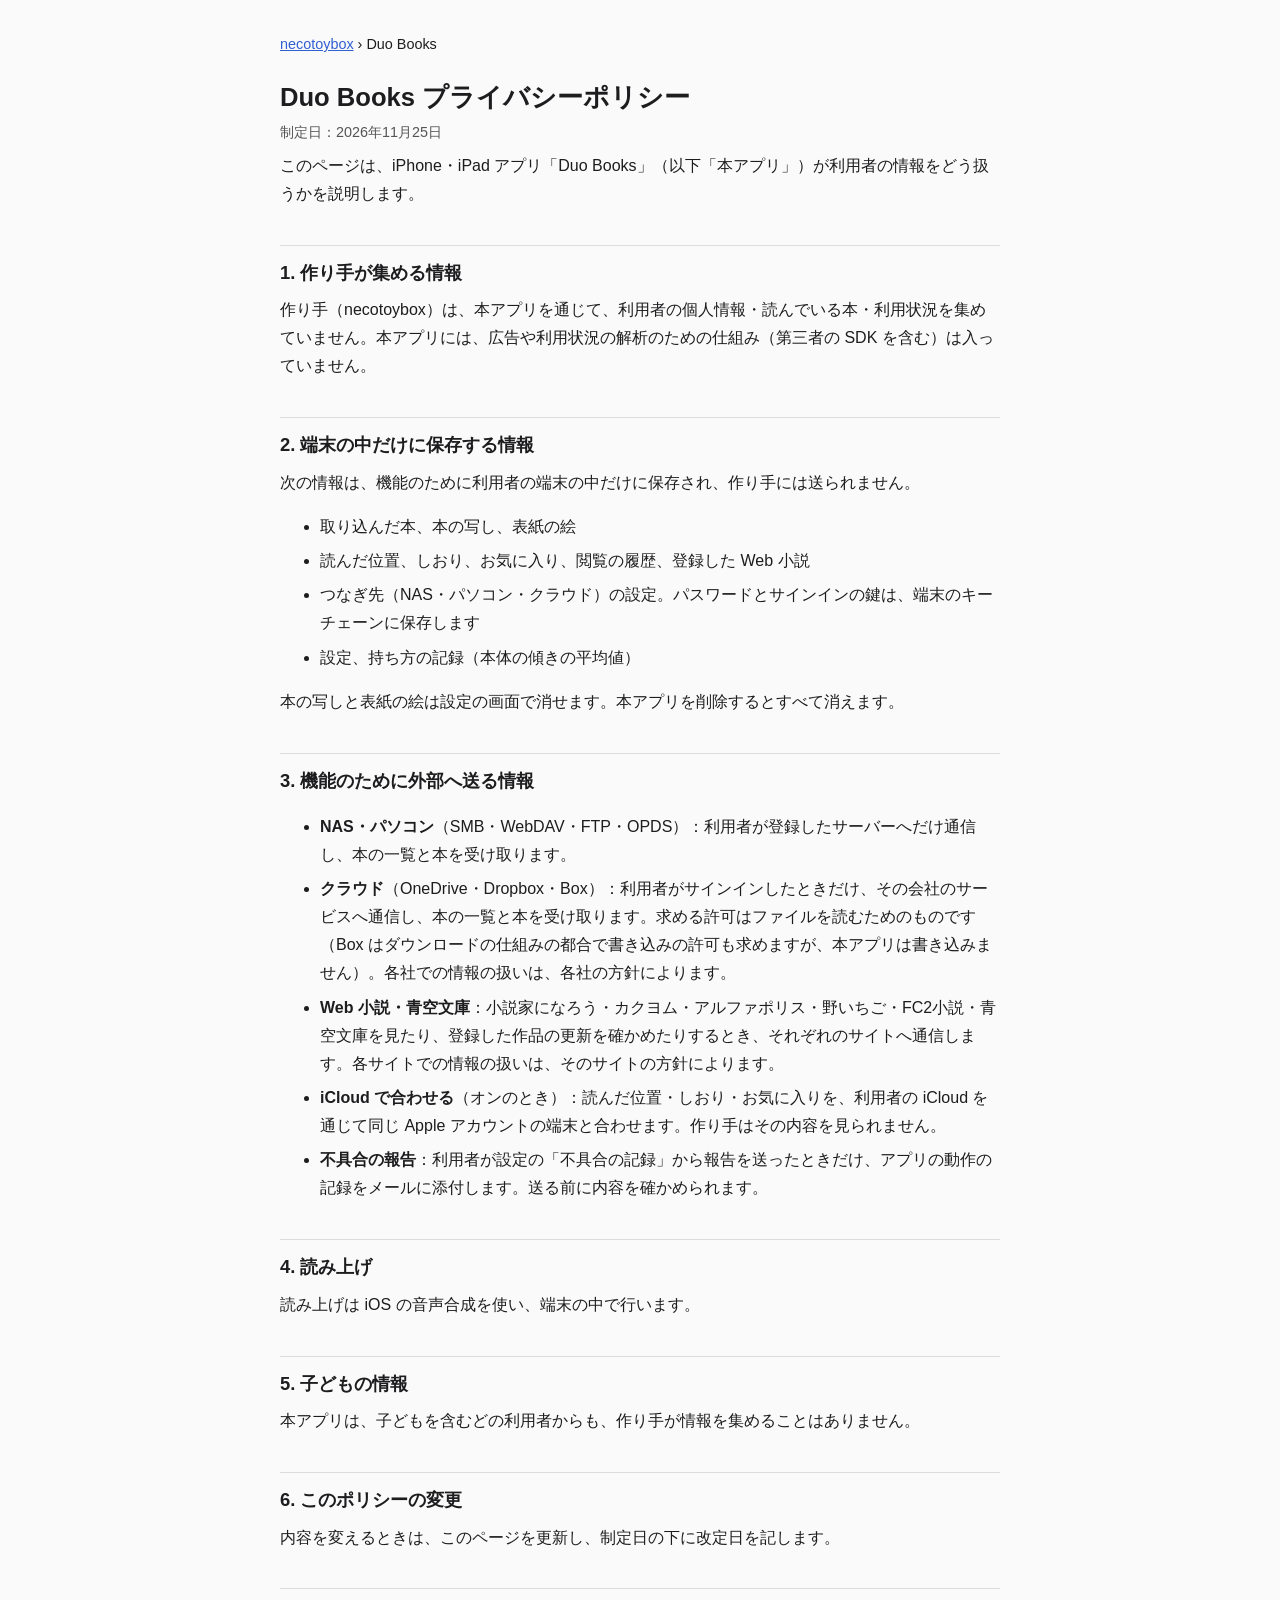
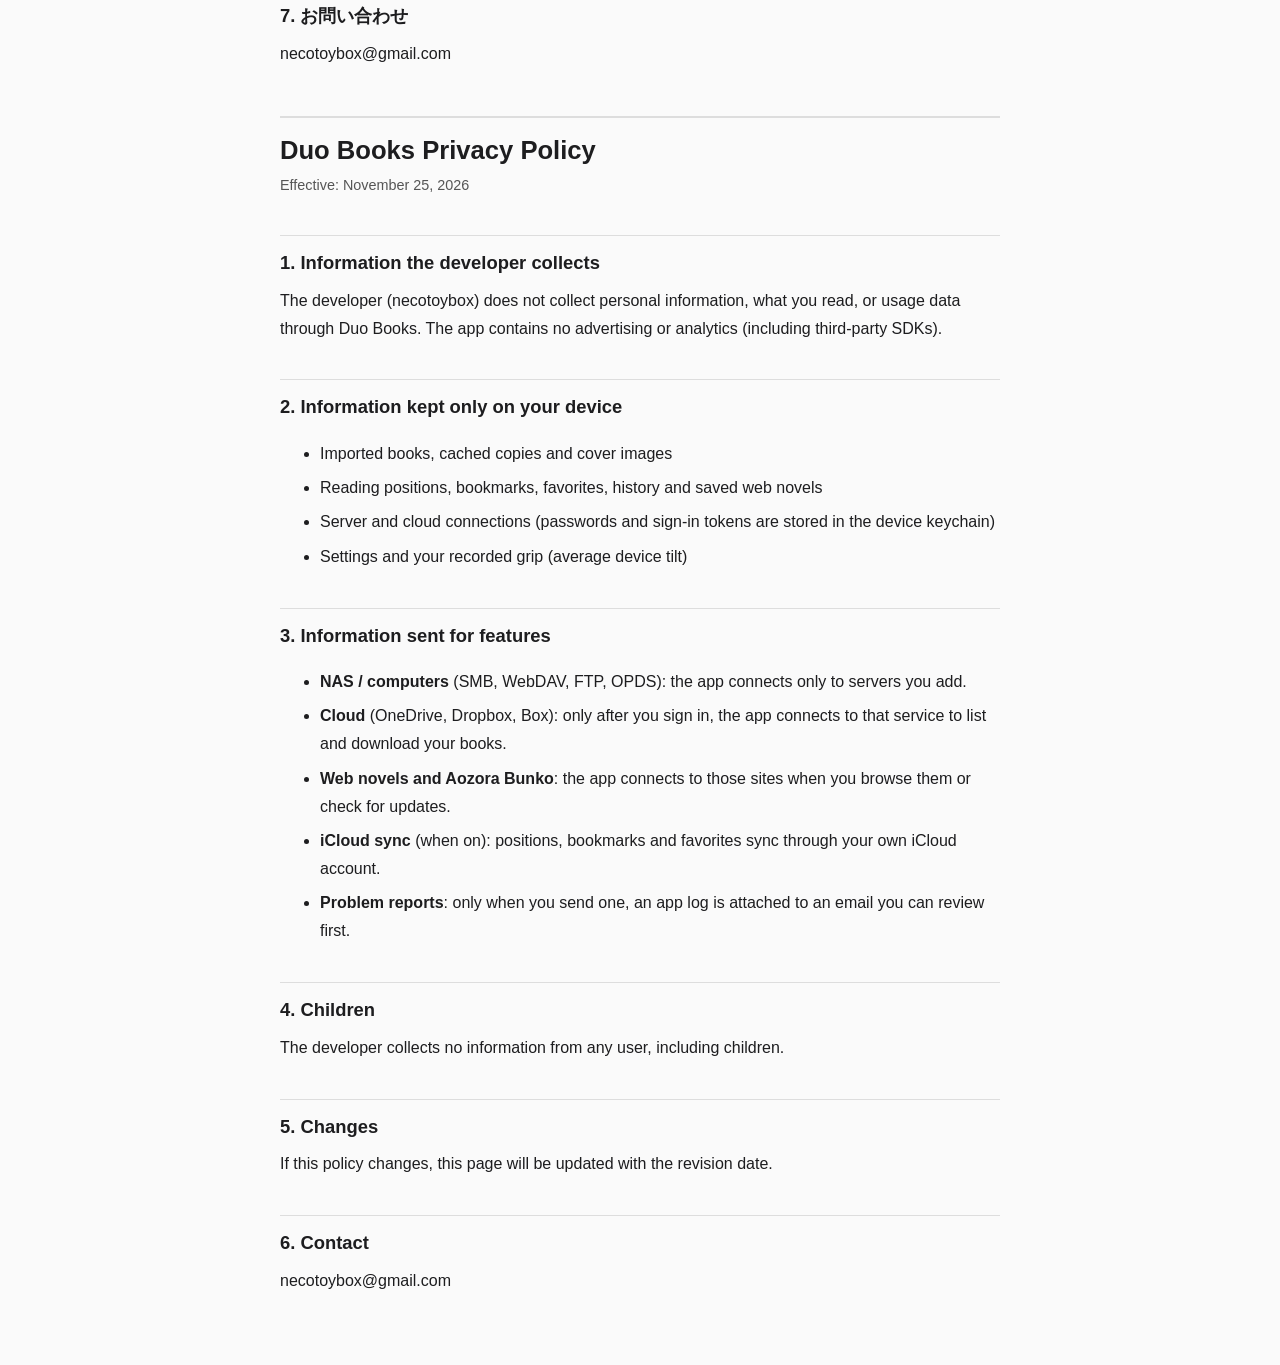
==== duo-books/privacy.html @ 444a7e52 "Add duo-books/privacy.html" ====
<!doctype html>
<html lang="ja"><head><meta charset="utf-8"><meta name="viewport" content="width=device-width,initial-scale=1">
<title>Duo Books プライバシーポリシー</title><link rel="stylesheet" href="../style.css"></head>
<body><main>
<nav><a href="../index.html">necotoybox</a> › Duo Books</nav>
<h1>Duo Books プライバシーポリシー</h1>
<p class="sub">制定日：2026年11月25日</p>

<p>このページは、iPhone・iPad アプリ「Duo Books」（以下「本アプリ」）が利用者の情報をどう扱うかを説明します。</p>

<h2>1. 作り手が集める情報</h2>
<p>作り手（necotoybox）は、本アプリを通じて、利用者の個人情報・読んでいる本・利用状況を集めていません。本アプリには、広告や利用状況の解析のための仕組み（第三者の SDK を含む）は入っていません。</p>

<h2>2. 端末の中だけに保存する情報</h2>
<p>次の情報は、機能のために利用者の端末の中だけに保存され、作り手には送られません。</p>
<ul>
<li>取り込んだ本、本の写し、表紙の絵</li>
<li>読んだ位置、しおり、お気に入り、閲覧の履歴、登録した Web 小説</li>
<li>つなぎ先（NAS・パソコン・クラウド）の設定。パスワードとサインインの鍵は、端末のキーチェーンに保存します</li>
<li>設定、持ち方の記録（本体の傾きの平均値）</li>
</ul>
<p>本の写しと表紙の絵は設定の画面で消せます。本アプリを削除するとすべて消えます。</p>

<h2>3. 機能のために外部へ送る情報</h2>
<ul>
<li><b>NAS・パソコン</b>（SMB・WebDAV・FTP・OPDS）：利用者が登録したサーバーへだけ通信し、本の一覧と本を受け取ります。</li>
<li><b>クラウド</b>（OneDrive・Dropbox・Box）：利用者がサインインしたときだけ、その会社のサービスへ通信し、本の一覧と本を受け取ります。求める許可はファイルを読むためのものです（Box はダウンロードの仕組みの都合で書き込みの許可も求めますが、本アプリは書き込みません）。各社での情報の扱いは、各社の方針によります。</li>
<li><b>Web 小説・青空文庫</b>：小説家になろう・カクヨム・アルファポリス・野いちご・FC2小説・青空文庫を見たり、登録した作品の更新を確かめたりするとき、それぞれのサイトへ通信します。各サイトでの情報の扱いは、そのサイトの方針によります。</li>
<li><b>iCloud で合わせる</b>（オンのとき）：読んだ位置・しおり・お気に入りを、利用者の iCloud を通じて同じ Apple アカウントの端末と合わせます。作り手はその内容を見られません。</li>
<li><b>不具合の報告</b>：利用者が設定の「不具合の記録」から報告を送ったときだけ、アプリの動作の記録をメールに添付します。送る前に内容を確かめられます。</li>
</ul>

<h2>4. 読み上げ</h2>
<p>読み上げは iOS の音声合成を使い、端末の中で行います。</p>

<h2>5. 子どもの情報</h2>
<p>本アプリは、子どもを含むどの利用者からも、作り手が情報を集めることはありません。</p>

<h2>6. このポリシーの変更</h2>
<p>内容を変えるときは、このページを更新し、制定日の下に改定日を記します。</p>

<h2>7. お問い合わせ</h2>
<p>necotoybox@gmail.com</p>

<div class="lang" lang="en">
<h1>Duo Books Privacy Policy</h1>
<p class="sub">Effective: November 25, 2026</p>
<h2>1. Information the developer collects</h2>
<p>The developer (necotoybox) does not collect personal information, what you read, or usage data through Duo Books. The app contains no advertising or analytics (including third-party SDKs).</p>
<h2>2. Information kept only on your device</h2>
<ul>
<li>Imported books, cached copies and cover images</li>
<li>Reading positions, bookmarks, favorites, history and saved web novels</li>
<li>Server and cloud connections (passwords and sign-in tokens are stored in the device keychain)</li>
<li>Settings and your recorded grip (average device tilt)</li>
</ul>
<h2>3. Information sent for features</h2>
<ul>
<li><b>NAS / computers</b> (SMB, WebDAV, FTP, OPDS): the app connects only to servers you add.</li>
<li><b>Cloud</b> (OneDrive, Dropbox, Box): only after you sign in, the app connects to that service to list and download your books.</li>
<li><b>Web novels and Aozora Bunko</b>: the app connects to those sites when you browse them or check for updates.</li>
<li><b>iCloud sync</b> (when on): positions, bookmarks and favorites sync through your own iCloud account.</li>
<li><b>Problem reports</b>: only when you send one, an app log is attached to an email you can review first.</li>
</ul>
<h2>4. Children</h2>
<p>The developer collects no information from any user, including children.</p>
<h2>5. Changes</h2>
<p>If this policy changes, this page will be updated with the revision date.</p>
<h2>6. Contact</h2>
<p>necotoybox@gmail.com</p>
</div>
</main></body></html>
---- style.css ----
:root{--fg:#1d1d1f;--sub:#555;--bg:#fafafa;--line:#ddd;--link:#2f5fd0}
@media (prefers-color-scheme:dark){:root{--fg:#eee;--sub:#aaa;--bg:#141414;--line:#333;--link:#8fb0ff}}
body{margin:0;background:var(--bg);color:var(--fg);font:16px/1.75 -apple-system,"Hiragino Sans","Noto Sans JP",sans-serif}
main{max-width:720px;margin:0 auto;padding:32px 20px 64px}
h1{font-size:1.6em;line-height:1.3;margin:0 0 4px}
h2{font-size:1.15em;margin:2em 0 .4em;padding-top:.6em;border-top:1px solid var(--line)}
p,li{margin:.4em 0}
.sub{color:var(--sub);font-size:.9em}
a{color:var(--link)}
nav{font-size:.9em;margin-bottom:24px}
.lang{margin-top:48px;padding-top:16px;border-top:2px solid var(--line)}
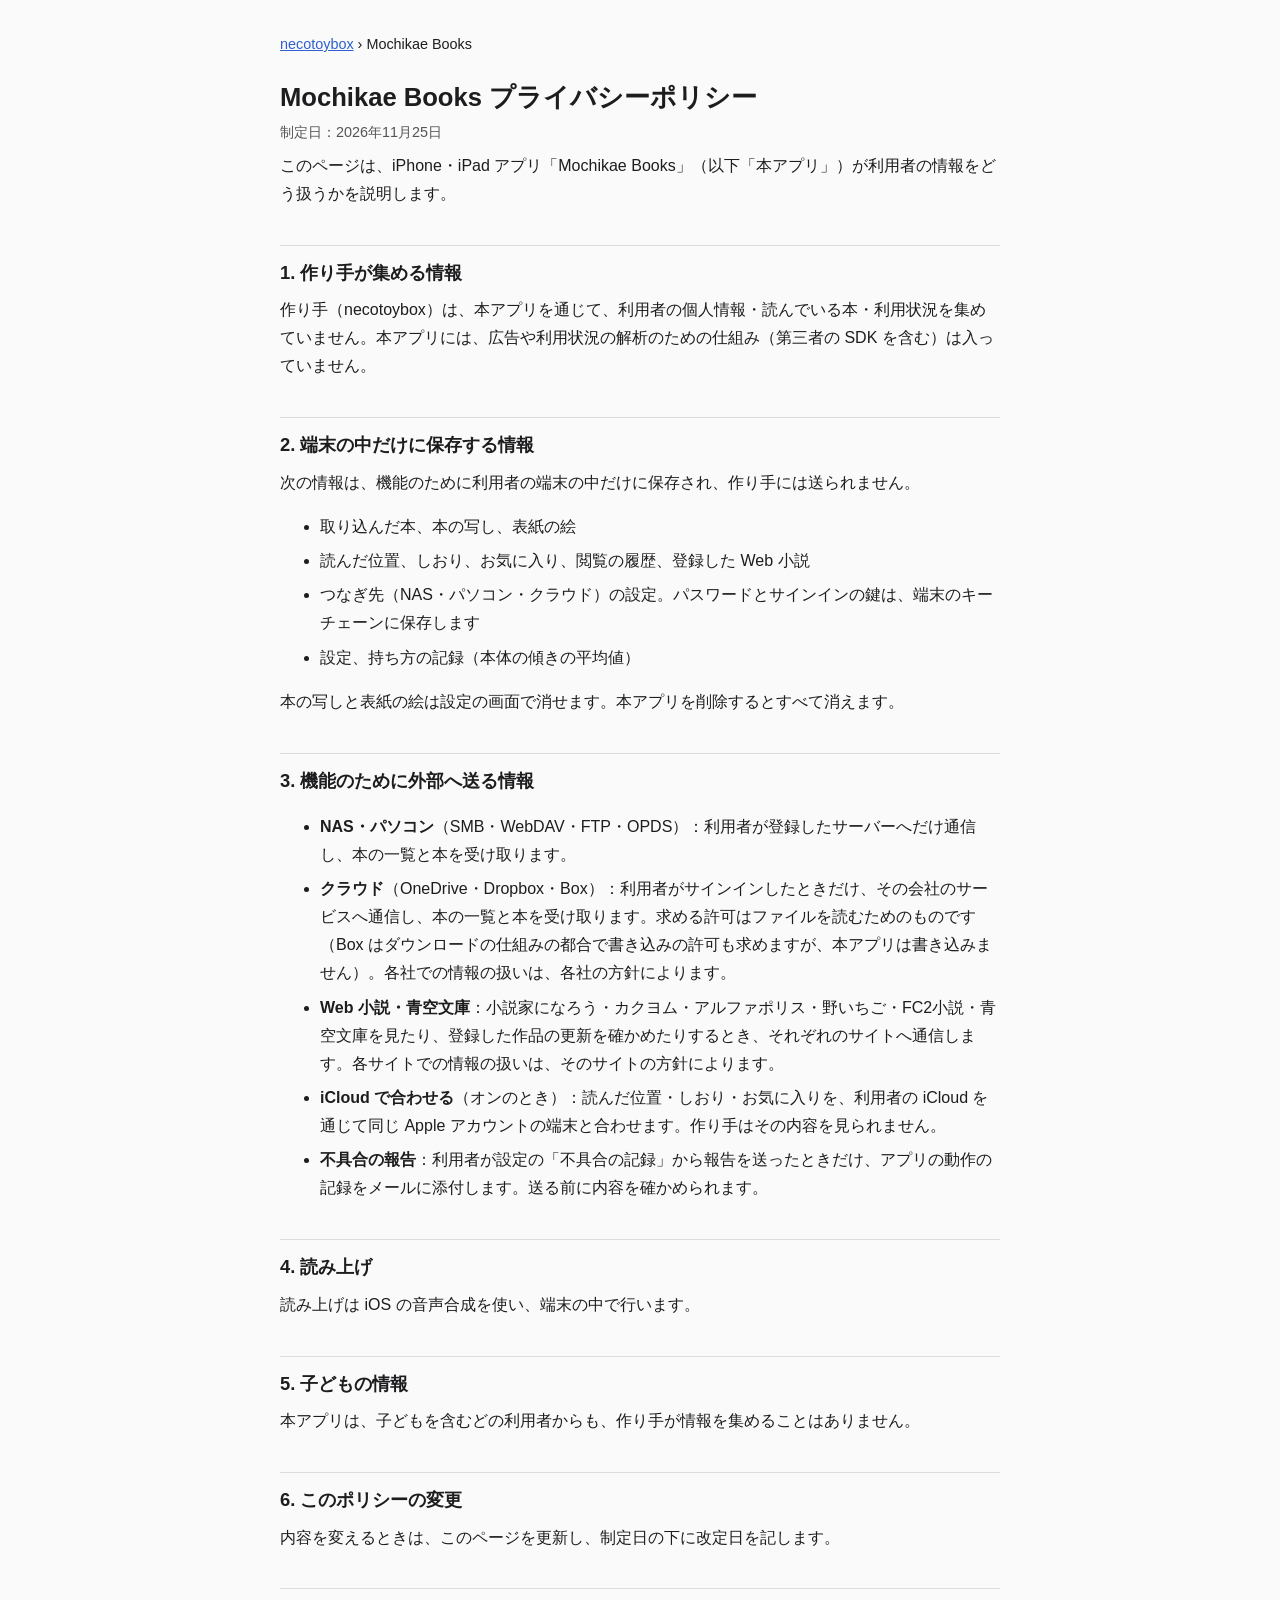
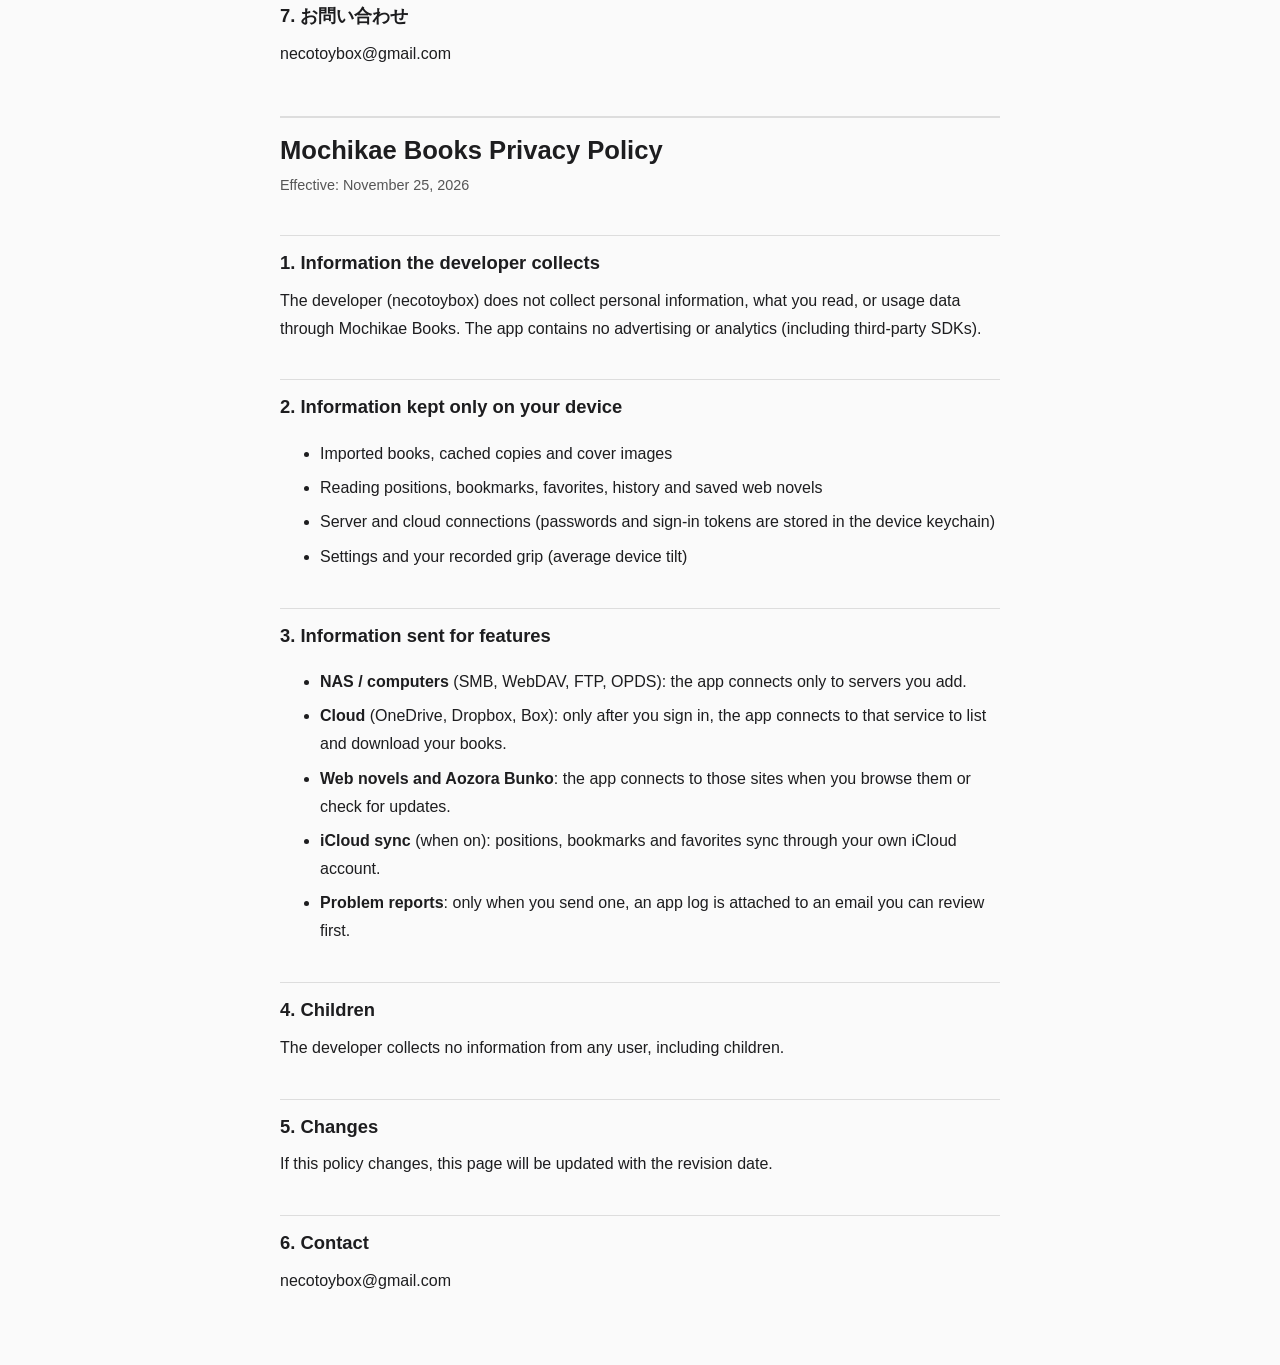
==== commit 982d759d: "アプリの名前を Mochikae に・App Store へのリンク" ====
--- a/duo-books/privacy.html
+++ b/duo-books/privacy.html
@@ -1,12 +1,12 @@
 <!doctype html>
 <html lang="ja"><head><meta charset="utf-8"><meta name="viewport" content="width=device-width,initial-scale=1">
-<title>Duo Books プライバシーポリシー</title><link rel="stylesheet" href="../style.css"></head>
+<title>Mochikae Books プライバシーポリシー</title><link rel="stylesheet" href="../style.css"></head>
 <body><main>
-<nav><a href="../index.html">necotoybox</a> › Duo Books</nav>
-<h1>Duo Books プライバシーポリシー</h1>
+<nav><a href="../index.html">necotoybox</a> › Mochikae Books</nav>
+<h1>Mochikae Books プライバシーポリシー</h1>
 <p class="sub">制定日：2026年11月25日</p>
 
-<p>このページは、iPhone・iPad アプリ「Duo Books」（以下「本アプリ」）が利用者の情報をどう扱うかを説明します。</p>
+<p>このページは、iPhone・iPad アプリ「Mochikae Books」（以下「本アプリ」）が利用者の情報をどう扱うかを説明します。</p>
 
 <h2>1. 作り手が集める情報</h2>
 <p>作り手（necotoybox）は、本アプリを通じて、利用者の個人情報・読んでいる本・利用状況を集めていません。本アプリには、広告や利用状況の解析のための仕組み（第三者の SDK を含む）は入っていません。</p>
@@ -43,10 +43,10 @@
 <p>necotoybox@gmail.com</p>
 
 <div class="lang" lang="en">
-<h1>Duo Books Privacy Policy</h1>
+<h1>Mochikae Books Privacy Policy</h1>
 <p class="sub">Effective: November 25, 2026</p>
 <h2>1. Information the developer collects</h2>
-<p>The developer (necotoybox) does not collect personal information, what you read, or usage data through Duo Books. The app contains no advertising or analytics (including third-party SDKs).</p>
+<p>The developer (necotoybox) does not collect personal information, what you read, or usage data through Mochikae Books. The app contains no advertising or analytics (including third-party SDKs).</p>
 <h2>2. Information kept only on your device</h2>
 <ul>
 <li>Imported books, cached copies and cover images</li>
--- a/style.css
+++ b/style.css
@@ -9,3 +9,6 @@
 a{color:var(--link)}
 nav{font-size:.9em;margin-bottom:24px}
 .lang{margin-top:48px;padding-top:16px;border-top:2px solid var(--line)}
+
+a.store{display:inline-block;background:#111;color:#fff;padding:10px 18px;border-radius:10px;text-decoration:none;font-weight:600}
+a.store:hover{background:#333}
